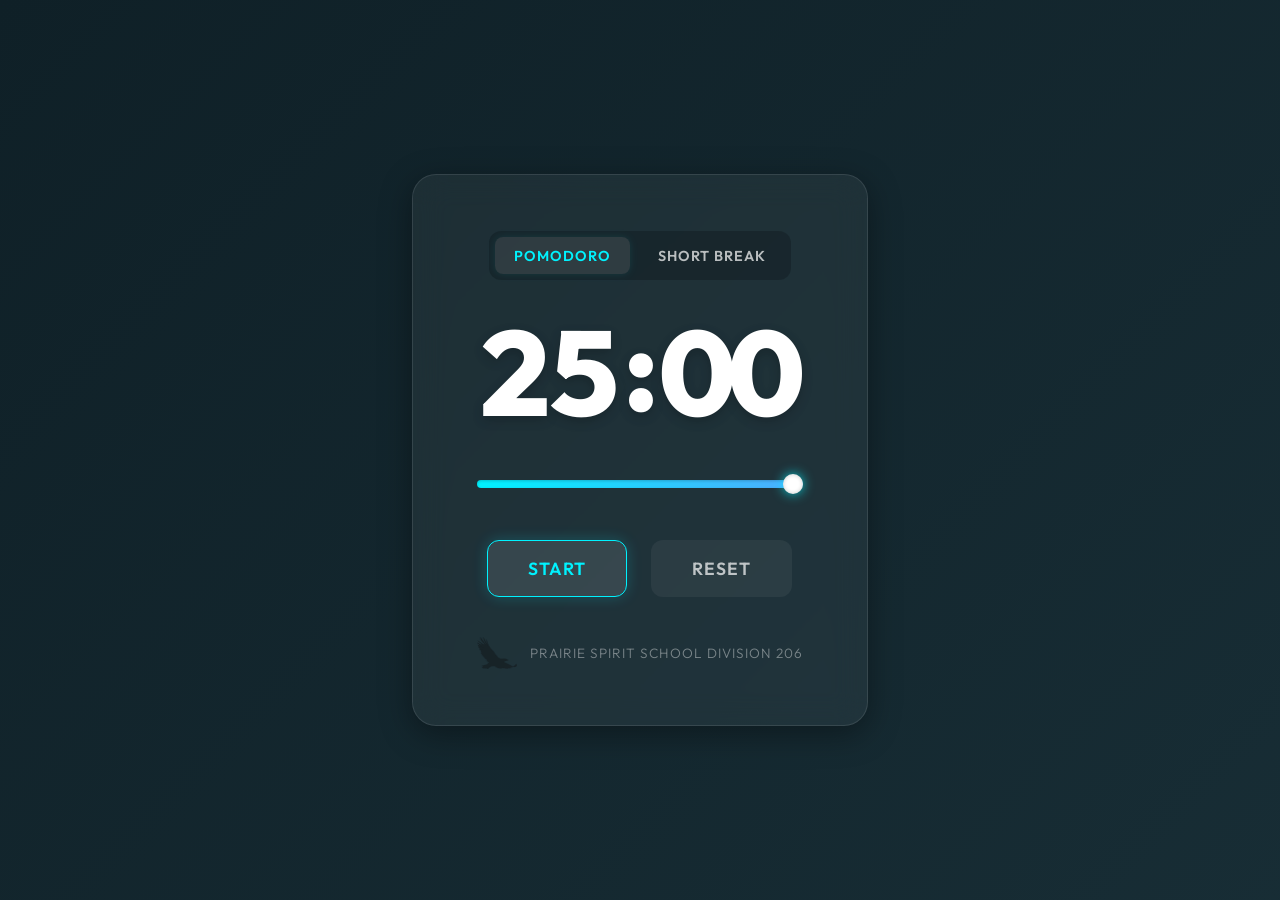
==== pomodoro/index.html @ 7928022e "feat: implement a modern Pomodoro timer application with glassmorphism UI." ====
<!DOCTYPE html>
<html lang="en">

<head>
    <meta charset="UTF-8">
    <meta name="viewport" content="width=device-width, initial-scale=1.0">
    <title>Modern Pomodoro</title>
    <meta name="description" content="A beautiful and modern Pomodoro timer to boost your productivity.">
    <!-- Google Fonts for modern typography -->
    <link href="https://fonts.googleapis.com/css2?family=Outfit:wght@300;400;600;800&display=swap" rel="stylesheet">
    <link rel="stylesheet" href="styles.css">
</head>

<body>
    <div class="app-container">
        <div class="glass-panel">
            <div class="mode-selector">
                <button id="mode-work" class="mode-btn active">Pomodoro</button>
                <button id="mode-rest" class="mode-btn">Short Break</button>
            </div>

            <div class="timer-display">
                <span id="minutes">25</span><span class="colon">:</span><span id="seconds">00</span>
            </div>

            <div class="timer-control">
                <input type="range" id="time-slider" class="time-slider" min="0" max="1500" value="1500"
                    title="Adjust remaining time">
            </div>

            <div class="controls">
                <button id="start-btn" class="btn primary">Start</button>
                <button id="reset-btn" class="btn secondary">Reset</button>
            </div>

            <div class="branding">
                <img src="logo.png" alt="Prairie Spirit Logo">
                <span>Prairie Spirit School Division 206</span>
            </div>
        </div>
    </div>

    <script src="script.js"></script>
</body>

</html>
---- pomodoro/styles.css ----
:root {
    --bg-gradient: linear-gradient(135deg, #0f2027, #203a43, #2c5364);
    --glass-bg: rgba(255, 255, 255, 0.05);
    --glass-border: rgba(255, 255, 255, 0.1);
    --text-primary: #ffffff;
    --text-secondary: rgba(255, 255, 255, 0.7);
    --primary-color: #00f2fe;
    --primary-hover: #4facfe;
}

* {
    box-sizing: border-box;
    margin: 0;
    padding: 0;
    font-family: 'Outfit', sans-serif;
}

body {
    background: var(--bg-gradient);
    background-size: 400% 400%;
    animation: gradientBG 15s ease infinite;
    color: var(--text-primary);
    min-height: 100vh;
    display: flex;
    justify-content: center;
    align-items: center;
    overflow: hidden;
}

@keyframes gradientBG {
    0% {
        background-position: 0% 50%;
    }

    50% {
        background-position: 100% 50%;
    }

    100% {
        background-position: 0% 50%;
    }
}

.app-container {
    perspective: 1000px;
    padding: 20px;
}

.glass-panel {
    background: var(--glass-bg);
    backdrop-filter: blur(16px);
    -webkit-backdrop-filter: blur(16px);
    border: 1px solid var(--glass-border);
    border-radius: 24px;
    padding: 3.5rem 4rem;
    box-shadow: 0 8px 32px 0 rgba(0, 0, 0, 0.37);
    display: flex;
    flex-direction: column;
    align-items: center;
    transition: transform 0.4s cubic-bezier(0.175, 0.885, 0.32, 1.275), box-shadow 0.4s ease;
}

.glass-panel:hover {
    transform: translateY(-8px);
    box-shadow: 0 16px 40px 0 rgba(0, 0, 0, 0.45);
}

.mode-selector {
    display: flex;
    gap: 0.5rem;
    margin-bottom: 2rem;
    background: rgba(0, 0, 0, 0.2);
    padding: 0.4rem;
    border-radius: 12px;
}

.mode-btn {
    background: transparent;
    border: none;
    color: var(--text-secondary);
    padding: 0.6rem 1.2rem;
    border-radius: 8px;
    cursor: pointer;
    font-size: 0.9rem;
    font-weight: 600;
    transition: all 0.3s ease;
    letter-spacing: 1px;
    text-transform: uppercase;
}

.mode-btn:hover {
    color: var(--text-primary);
}

.mode-btn.active {
    background: rgba(255, 255, 255, 0.1);
    color: var(--primary-color);
    box-shadow: 0 0 10px rgba(0, 242, 254, 0.1);
}

.timer-display {
    font-size: 7.5rem;
    font-weight: 800;
    line-height: 1;
    display: flex;
    align-items: center;
    letter-spacing: -2px;
    text-shadow: 0 4px 12px rgba(0, 0, 0, 0.2);
    margin-bottom: 2.5rem;
    font-variant-numeric: tabular-nums;
}

.colon {
    margin: 0 5px;
    opacity: 0.8;
    animation: blink 1s step-start infinite;
    align-self: center;
    position: relative;
    top: -5px;
}

@keyframes blink {
    50% {
        opacity: 0;
    }
}

.paused .colon {
    animation: none;
    opacity: 1;
}

.timer-control {
    width: 100%;
    margin-bottom: 3rem;
}

.time-slider {
    -webkit-appearance: none;
    appearance: none;
    width: 100%;
    height: 8px;
    background: rgba(255, 255, 255, 0.1);
    border-radius: 4px;
    outline: none;
    box-shadow: inset 0 1px 3px rgba(0, 0, 0, 0.2);
}

.time-slider::-webkit-slider-thumb {
    -webkit-appearance: none;
    appearance: none;
    width: 20px;
    height: 20px;
    border-radius: 50%;
    background: var(--text-primary);
    cursor: pointer;
    box-shadow: 0 0 12px rgba(0, 242, 254, 0.8), inset 0 0 4px rgba(0, 0, 0, 0.2);
    transition: transform 0.1s;
}

.time-slider::-webkit-slider-thumb:hover {
    transform: scale(1.2);
}

.time-slider::-moz-range-thumb {
    width: 20px;
    height: 20px;
    border-radius: 50%;
    background: var(--text-primary);
    cursor: pointer;
    border: none;
    box-shadow: 0 0 15px rgba(0, 242, 254, 0.8), inset 0 0 4px rgba(0, 0, 0, 0.2);
    transition: transform 0.1s;
}

.time-slider::-moz-range-thumb:hover {
    transform: scale(1.2);
}

.controls {
    display: flex;
    gap: 1.5rem;
}

.btn {
    padding: 1rem 2.5rem;
    font-size: 1.1rem;
    font-weight: 600;
    border: none;
    border-radius: 12px;
    cursor: pointer;
    transition: all 0.3s cubic-bezier(0.25, 0.8, 0.25, 1);
    text-transform: uppercase;
    letter-spacing: 1px;
    position: relative;
    overflow: hidden;
}

.btn:active {
    transform: scale(0.95);
}

.primary {
    background: rgba(255, 255, 255, 0.1);
    color: var(--primary-color);
    border: 1px solid var(--primary-color);
    box-shadow: 0 0 15px rgba(0, 242, 254, 0.2);
}

.primary:hover {
    background: var(--primary-color);
    color: #000;
    box-shadow: 0 0 25px rgba(0, 242, 254, 0.5);
}

.secondary {
    background: rgba(255, 255, 255, 0.05);
    color: var(--text-secondary);
    border: 1px solid transparent;
}

.secondary:hover {
    background: rgba(255, 255, 255, 0.1);
    color: var(--text-primary);
    border: 1px solid var(--glass-border);
}

.branding {
    margin-top: 2.5rem;
    display: flex;
    align-items: center;
    gap: 0.8rem;
    opacity: 0.4;
    transition: opacity 0.3s ease;
    filter: grayscale(100%) brightness(200%);
    /* Make black logo white-ish */
}

.branding:hover {
    opacity: 0.8;
}

.branding img {
    height: 32px;
    width: auto;
}

.branding span {
    font-size: 0.85rem;
    font-weight: 300;
    letter-spacing: 1px;
    text-transform: uppercase;
    color: var(--text-primary);
}

/* Responsive adjustments */
@media (max-width: 600px) {
    .glass-panel {
        padding: 2.5rem 2rem;
    }

    .timer-display {
        font-size: 5rem;
    }

    .btn {
        padding: 0.8rem 1.8rem;
        font-size: 1rem;
    }
}
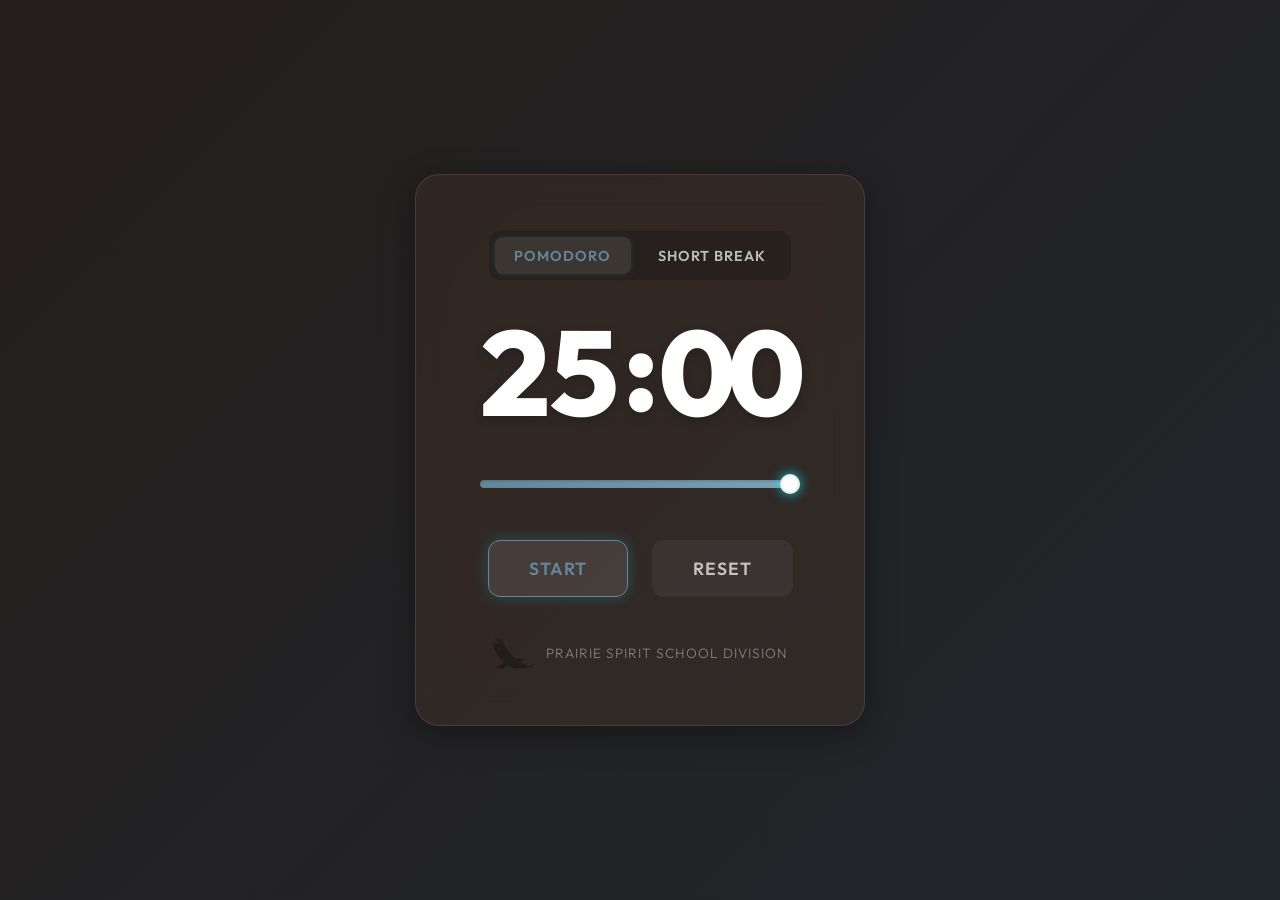
==== commit c27e4604: "chore: update branding to remove division number from header" ====
--- a/pomodoro/index.html
+++ b/pomodoro/index.html
@@ -35,7 +35,7 @@
 
             <div class="branding">
                 <img src="logo.png" alt="Prairie Spirit Logo">
-                <span>Prairie Spirit School Division 206</span>
+                <span>Prairie Spirit School Division</span>
             </div>
         </div>
     </div>
--- a/pomodoro/styles.css
+++ b/pomodoro/styles.css
@@ -1,11 +1,11 @@
 :root {
-    --bg-gradient: linear-gradient(135deg, #0f2027, #203a43, #2c5364);
-    --glass-bg: rgba(255, 255, 255, 0.05);
+    --bg-gradient: linear-gradient(135deg, #241e1c, #1f2f3d, #2d4554);
+    --glass-bg: rgba(94, 60, 43, 0.25);
     --glass-border: rgba(255, 255, 255, 0.1);
     --text-primary: #ffffff;
     --text-secondary: rgba(255, 255, 255, 0.7);
-    --primary-color: #00f2fe;
-    --primary-hover: #4facfe;
+    --primary-color: #638799;
+    --primary-hover: #7ea3b6;
 }
 
 * {
@@ -61,7 +61,6 @@
 }
 
 .glass-panel:hover {
-    transform: translateY(-8px);
     box-shadow: 0 16px 40px 0 rgba(0, 0, 0, 0.45);
 }
 
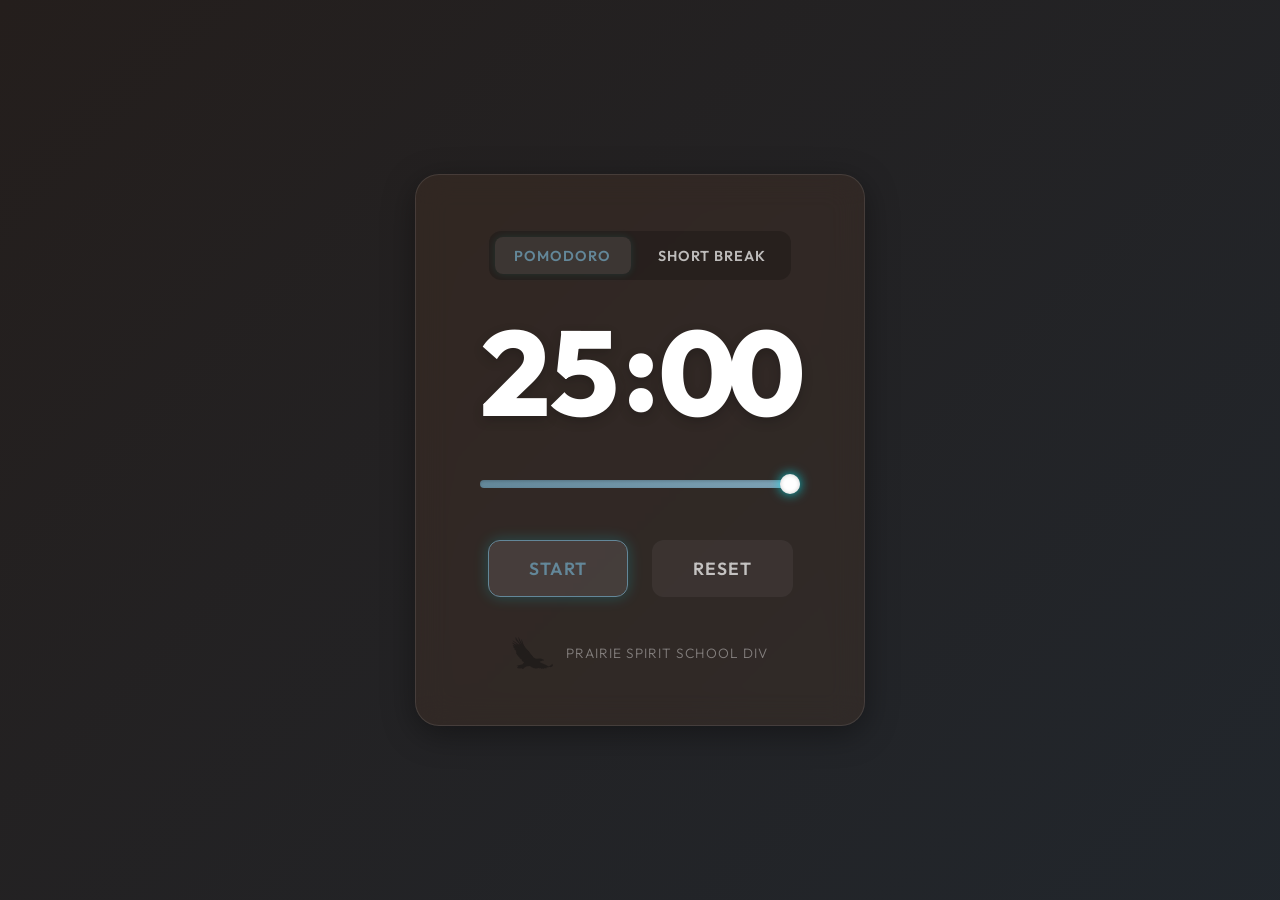
==== commit 38f5c033: "style: abbreviate Prairie Spirit School Division label in header" ====
--- a/pomodoro/index.html
+++ b/pomodoro/index.html
@@ -35,7 +35,7 @@
 
             <div class="branding">
                 <img src="logo.png" alt="Prairie Spirit Logo">
-                <span>Prairie Spirit School Division</span>
+                <span>Prairie Spirit School Div</span>
             </div>
         </div>
     </div>
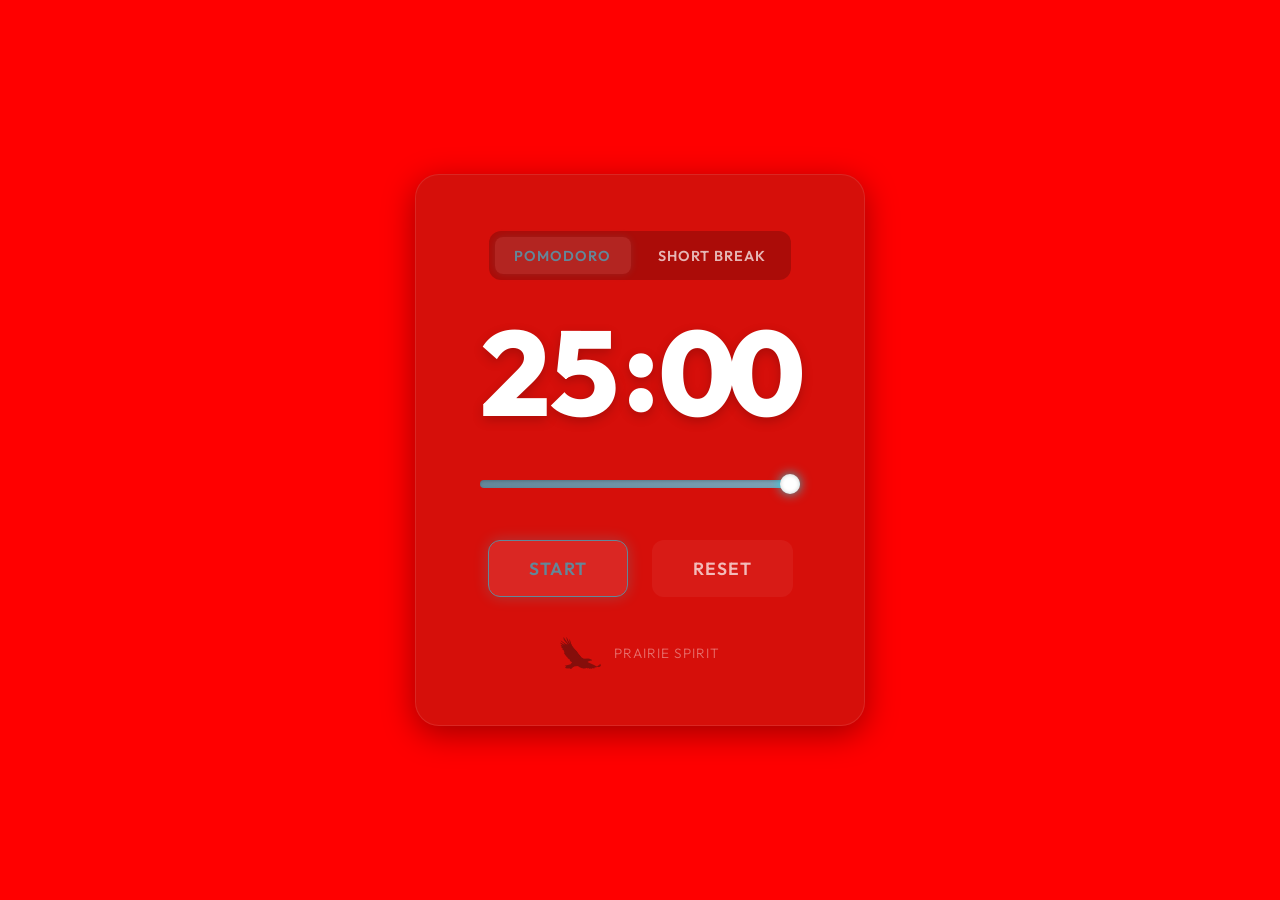
==== commit 51988698: "Sync changes: red background and updated branding" ====
--- a/pomodoro/index.html
+++ b/pomodoro/index.html
@@ -35,7 +35,7 @@
 
             <div class="branding">
                 <img src="logo.png" alt="Prairie Spirit Logo">
-                <span>Prairie Spirit School Div</span>
+                <span>Prairie Spirit</span>
             </div>
         </div>
     </div>
--- a/pomodoro/styles.css
+++ b/pomodoro/styles.css
@@ -1,5 +1,5 @@
 :root {
-    --bg-gradient: linear-gradient(135deg, #241e1c, #1f2f3d, #2d4554);
+    --bg-gradient: red;
     --glass-bg: rgba(94, 60, 43, 0.25);
     --glass-border: rgba(255, 255, 255, 0.1);
     --text-primary: #ffffff;
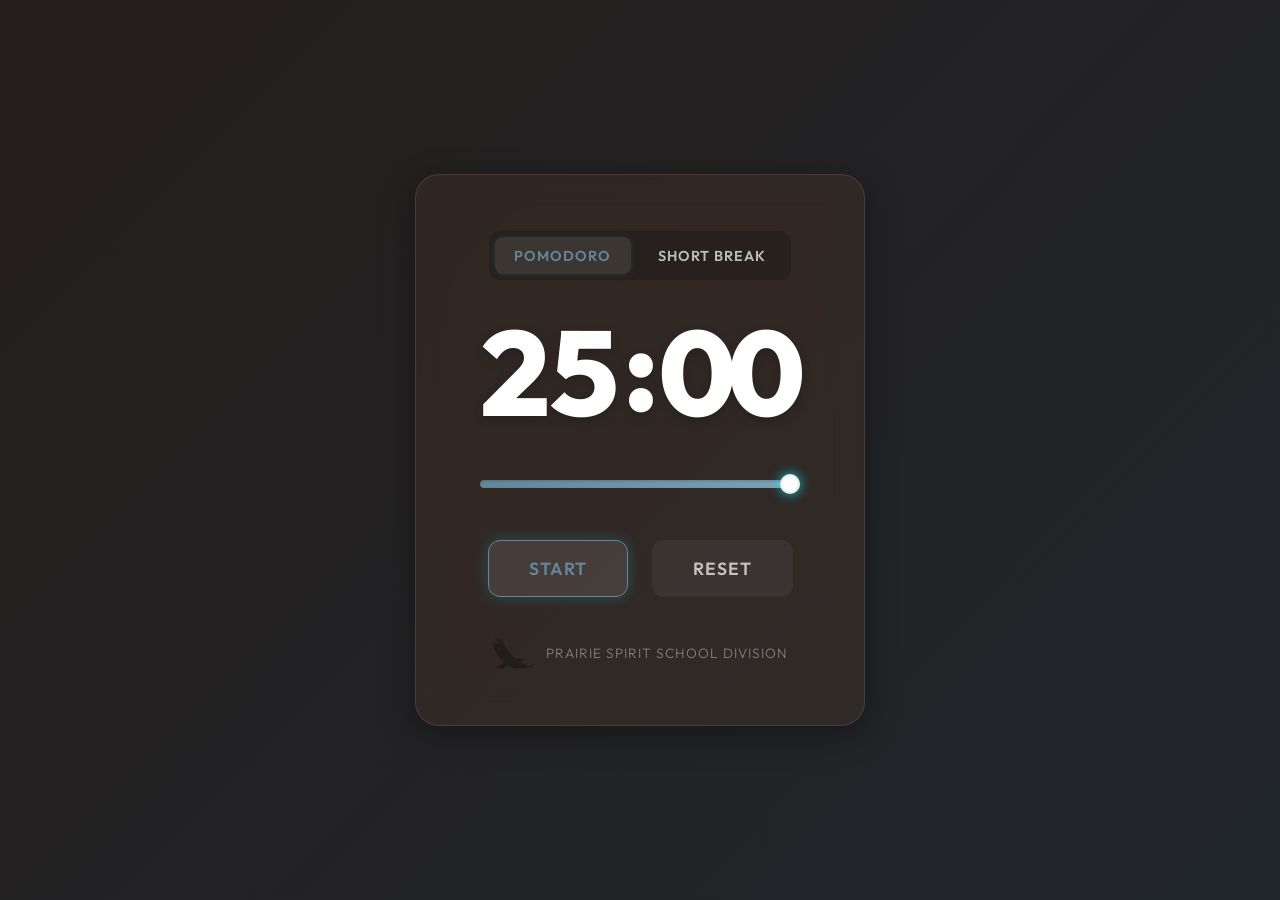
==== commit a11fd127: "Update tagline to Prairie Spirit School Division" ====
--- a/pomodoro/index.html
+++ b/pomodoro/index.html
@@ -35,7 +35,7 @@
 
             <div class="branding">
                 <img src="logo.png" alt="Prairie Spirit Logo">
-                <span>Prairie Spirit</span>
+                <span>Prairie Spirit School Division</span>
             </div>
         </div>
     </div>
--- a/pomodoro/styles.css
+++ b/pomodoro/styles.css
@@ -1,5 +1,5 @@
 :root {
-    --bg-gradient: red;
+    --bg-gradient: linear-gradient(135deg, #241e1c, #1f2f3d, #2d4554);
     --glass-bg: rgba(94, 60, 43, 0.25);
     --glass-border: rgba(255, 255, 255, 0.1);
     --text-primary: #ffffff;
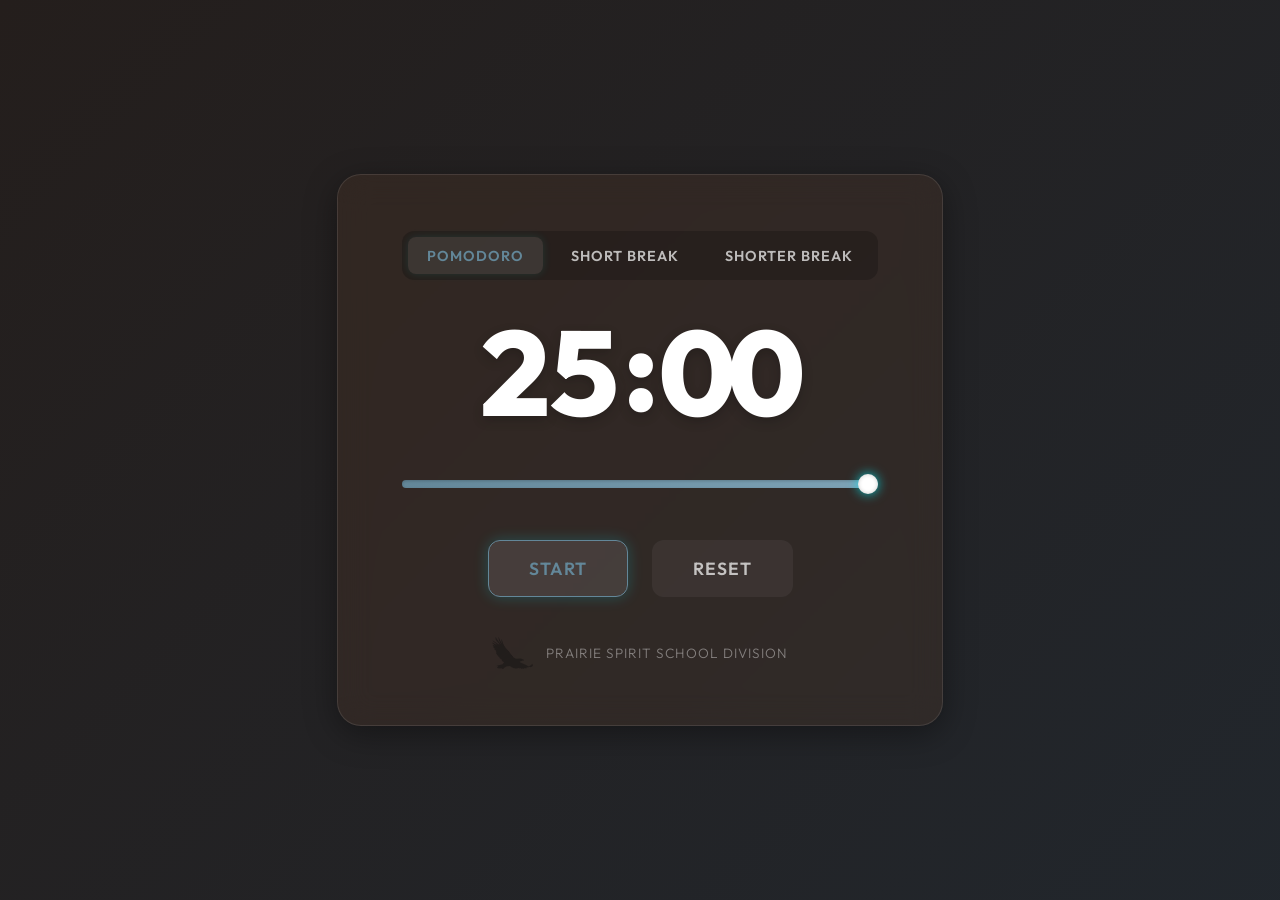
==== commit f6079efd: "Add shorter break button with 2 minute timer" ====
--- a/pomodoro/index.html
+++ b/pomodoro/index.html
@@ -17,6 +17,7 @@
             <div class="mode-selector">
                 <button id="mode-work" class="mode-btn active">Pomodoro</button>
                 <button id="mode-rest" class="mode-btn">Short Break</button>
+                <button id="mode-shorter-rest" class="mode-btn">Shorter Break</button>
             </div>
 
             <div class="timer-display">
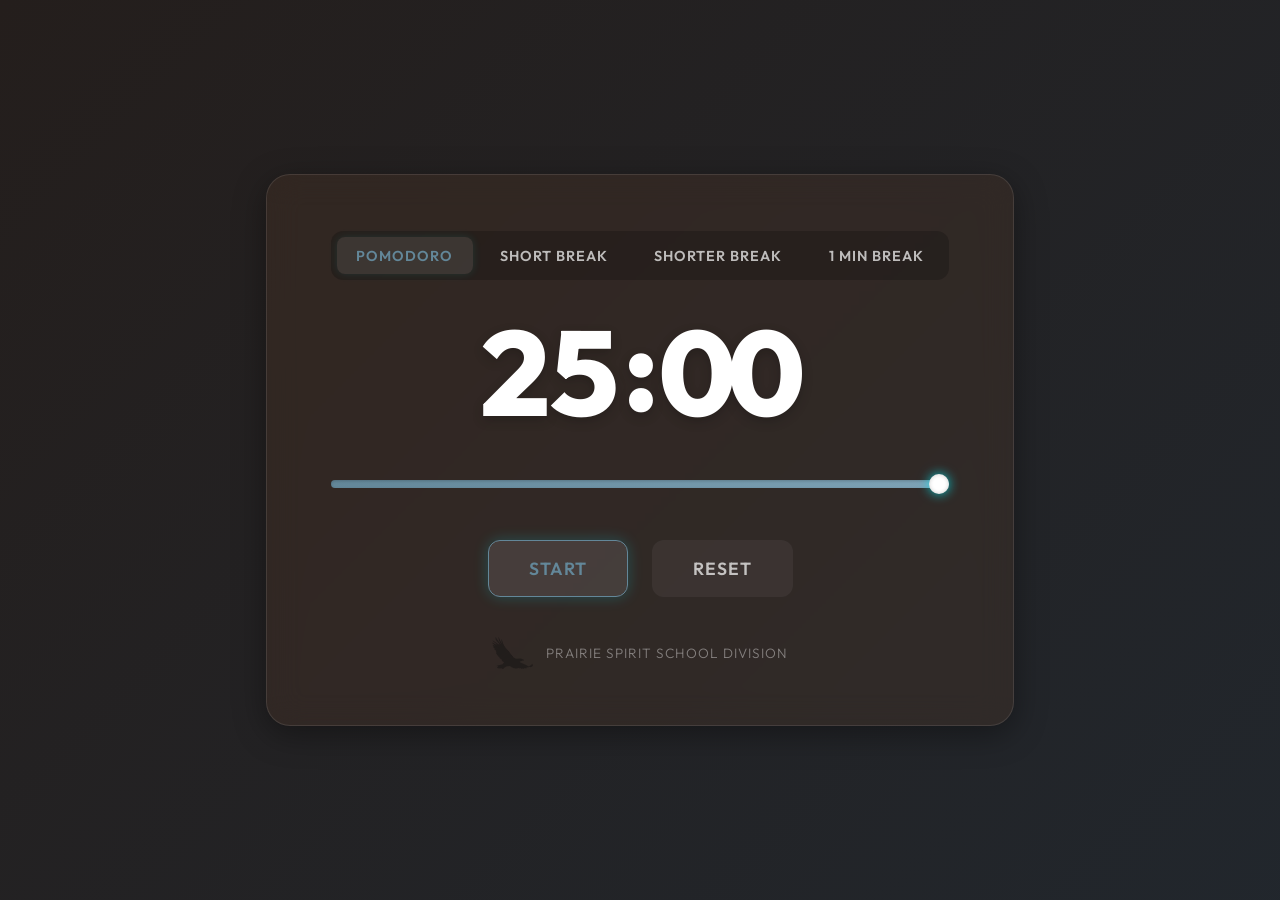
==== commit a215e25e: "Add 1 Min Break button" ====
--- a/pomodoro/index.html
+++ b/pomodoro/index.html
@@ -18,6 +18,7 @@
                 <button id="mode-work" class="mode-btn active">Pomodoro</button>
                 <button id="mode-rest" class="mode-btn">Short Break</button>
                 <button id="mode-shorter-rest" class="mode-btn">Shorter Break</button>
+                <button id="mode-one-min-rest" class="mode-btn">1 Min Break</button>
             </div>
 
             <div class="timer-display">
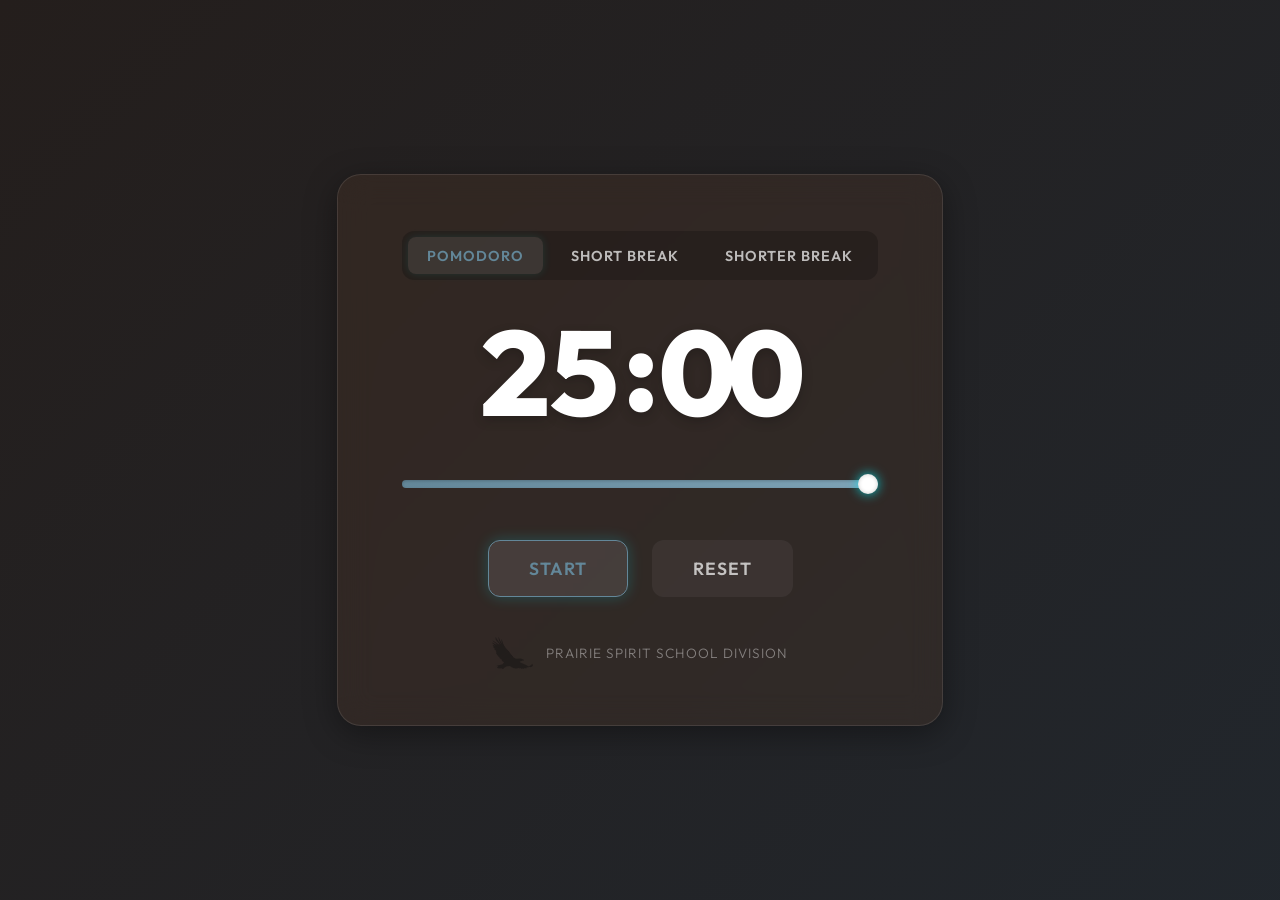
==== commit e19b110a: "Remove 1 Min Break button" ====
--- a/pomodoro/index.html
+++ b/pomodoro/index.html
@@ -18,7 +18,6 @@
                 <button id="mode-work" class="mode-btn active">Pomodoro</button>
                 <button id="mode-rest" class="mode-btn">Short Break</button>
                 <button id="mode-shorter-rest" class="mode-btn">Shorter Break</button>
-                <button id="mode-one-min-rest" class="mode-btn">1 Min Break</button>
             </div>
 
             <div class="timer-display">
